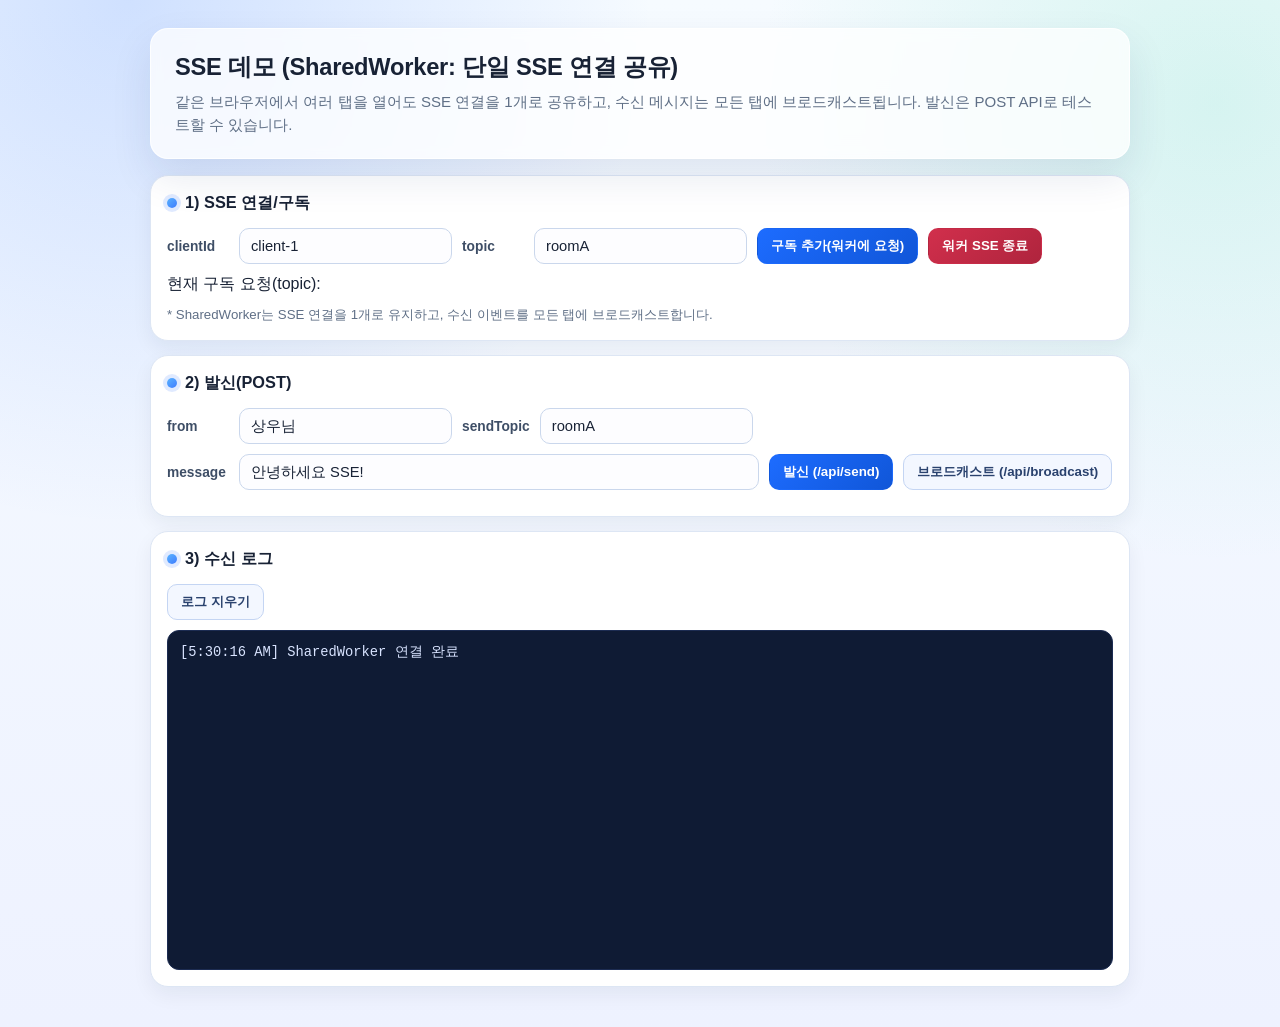
==== src/main/resources/static/index.html @ ed0b6a99 "init" ====
<!doctype html>
<html lang="ko">
<head>
    <meta charset="UTF-8" />
    <meta name="viewport" content="width=device-width,initial-scale=1" />
    <title>SSE SharedWorker Demo</title>
    <style>
        :root {
            --bg-top: #f6fbff;
            --bg-bottom: #eef2ff;
            --panel-bg: #ffffff;
            --text: #182235;
            --muted: #5f6f86;
            --line: #dde6f4;
            --primary: #1d6cff;
            --primary-strong: #1056d8;
            --danger: #d12f4c;
            --danger-strong: #af243d;
            --shadow: 0 18px 40px rgba(16, 49, 110, 0.1);
            --radius-lg: 18px;
            --radius-md: 12px;
        }

        * { box-sizing: border-box; }

        body {
            margin: 0;
            min-height: 100vh;
            color: var(--text);
            font-family: "Pretendard", "SUIT", "Noto Sans KR", sans-serif;
            background:
                radial-gradient(circle at 10% 0%, rgba(71, 131, 255, 0.22), transparent 34%),
                radial-gradient(circle at 95% 10%, rgba(103, 221, 189, 0.22), transparent 30%),
                linear-gradient(180deg, var(--bg-top), var(--bg-bottom));
            padding: 28px 18px 40px;
        }

        .page {
            width: min(980px, 100%);
            margin: 0 auto;
        }

        .hero {
            background: rgba(255, 255, 255, 0.75);
            backdrop-filter: blur(6px);
            border: 1px solid rgba(255, 255, 255, 0.8);
            box-shadow: var(--shadow);
            border-radius: var(--radius-lg);
            padding: 22px 24px;
            margin-bottom: 16px;
        }

        h2 {
            margin: 0 0 8px;
            font-size: 1.48rem;
            letter-spacing: -0.01em;
        }

        .hero-note {
            margin: 0;
            color: var(--muted);
            line-height: 1.5;
            font-size: 0.94rem;
        }

        .box {
            background: var(--panel-bg);
            border: 1px solid var(--line);
            border-radius: var(--radius-lg);
            padding: 16px;
            margin-top: 14px;
            box-shadow: 0 8px 20px rgba(24, 34, 53, 0.06);
        }

        h3 {
            margin: 0 0 14px;
            font-size: 1.02rem;
            display: inline-flex;
            align-items: center;
            gap: 8px;
        }

        h3::before {
            content: "";
            width: 10px;
            height: 10px;
            border-radius: 50%;
            background: linear-gradient(140deg, #5ab4ff, #3f7cff);
            box-shadow: 0 0 0 4px rgba(63, 124, 255, 0.16);
        }

        .row {
            display: flex;
            gap: 10px;
            margin-bottom: 10px;
            align-items: center;
            flex-wrap: wrap;
        }

        label {
            font-size: 0.86rem;
            color: #3e4e66;
            font-weight: 600;
            min-width: 62px;
        }

        input {
            border: 1px solid #cad7ec;
            background: #fdfdff;
            border-radius: 10px;
            padding: 9px 11px;
            min-width: 140px;
            color: var(--text);
            font-size: 0.92rem;
            transition: border-color .2s ease, box-shadow .2s ease;
        }

        input:focus {
            outline: none;
            border-color: var(--primary);
            box-shadow: 0 0 0 4px rgba(29, 108, 255, 0.12);
        }

        .input-message {
            width: min(520px, 100%);
        }

        button {
            border: 1px solid transparent;
            border-radius: 10px;
            padding: 8px 13px;
            font-weight: 600;
            cursor: pointer;
            color: #fff;
            background: linear-gradient(135deg, var(--primary), var(--primary-strong));
            transition: transform .12s ease, filter .2s ease;
        }

        button:hover {
            filter: brightness(1.04);
        }

        button:active {
            transform: translateY(1px);
        }

        button:focus-visible {
            outline: none;
            box-shadow: 0 0 0 4px rgba(29, 108, 255, 0.18);
        }

        .btn-secondary {
            background: #f3f7ff;
            color: #2a426e;
            border-color: #c4d5f3;
        }

        .btn-danger {
            background: linear-gradient(140deg, var(--danger), var(--danger-strong));
        }

        #log {
            white-space: pre-wrap;
            background: #0f1b34;
            color: #d9e4ff;
            font-family: "JetBrains Mono", "D2Coding", "Consolas", monospace;
            padding: 12px;
            height: 340px;
            overflow: auto;
            border-radius: var(--radius-md);
            border: 1px solid #1c2c52;
            line-height: 1.4;
            font-size: 0.86rem;
        }

        #subs {
            display: flex;
            flex-wrap: wrap;
            gap: 8px;
        }

        .tag {
            display: inline-flex;
            align-items: center;
            gap: 8px;
            padding: 5px 8px 5px 11px;
            border: 1px solid #c8d6f0;
            border-radius: 999px;
            background: #f4f8ff;
            color: #24466f;
            font-size: 0.88rem;
        }

        .tag button {
            padding: 0;
            width: 22px;
            height: 22px;
            border-radius: 50%;
            font-size: 0.74rem;
            background: #fff;
            color: #335279;
            border: 1px solid #bdd0f1;
        }

        .muted {
            color: var(--muted);
            font-size: 0.83rem;
            line-height: 1.45;
        }

        @media (max-width: 700px) {
            body { padding: 18px 12px 28px; }
            .hero { padding: 18px 16px; }
            .box { padding: 14px; }
            .row { margin-bottom: 12px; }
            input { width: 100%; }
            label { min-width: auto; }
            .input-message { width: 100%; }
        }
    </style>
</head>
<body>
<main class="page">
    <header class="hero">
        <h2>SSE 데모 (SharedWorker: 단일 SSE 연결 공유)</h2>
        <p class="hero-note">
            같은 브라우저에서 여러 탭을 열어도 SSE 연결을 1개로 공유하고, 수신 메시지는 모든 탭에 브로드캐스트됩니다.
            발신은 POST API로 테스트할 수 있습니다.
        </p>
    </header>

    <div class="box">
        <h3>1) SSE 연결/구독</h3>
        <div class="row">
            <label>clientId</label>
            <input id="clientId" value="client-1" />
            <label>topic</label>
            <input id="topic" value="roomA" />
            <button id="btnConnect">구독 추가(워커에 요청)</button>
            <button id="btnDisconnectAll" class="btn-danger">워커 SSE 종료</button>
        </div>
        <div class="row">
            <div>현재 구독 요청(topic):</div>
            <div id="subs"></div>
        </div>
        <div class="muted">
            * SharedWorker는 SSE 연결을 1개로 유지하고, 수신 이벤트를 모든 탭에 브로드캐스트합니다.
        </div>
    </div>

    <div class="box">
        <h3>2) 발신(POST)</h3>
        <div class="row">
            <label>from</label>
            <input id="from" value="상우님" />
            <label>sendTopic</label>
            <input id="sendTopic" value="roomA" />
        </div>
        <div class="row">
            <label>message</label>
            <input id="message" class="input-message" value="안녕하세요 SSE!" />
            <button id="btnSend">발신 (/api/send)</button>
            <button id="btnBroadcast" class="btn-secondary">브로드캐스트 (/api/broadcast)</button>
        </div>
    </div>

    <div class="box">
        <h3>3) 수신 로그</h3>
        <div class="row">
            <button id="btnClear" class="btn-secondary">로그 지우기</button>
        </div>
        <div id="log"></div>
    </div>
</main>

<script>
    // =========================
    // 유틸
    // =========================
    const logEl = document.getElementById('log');
    const subsEl = document.getElementById('subs');

    function log(line, isError = false) {
        const now = new Date().toLocaleTimeString();
        const prefix = isError ? "[ERR]" : "";
        logEl.textContent += `[${now}]${prefix} ${line}\n`;
        logEl.scrollTop = logEl.scrollHeight;
    }

    // =========================
    // SharedWorker 연결
    // =========================
    let worker;
    let subscribedTopics = new Set();

    function initWorker() {
        try {
            worker = new SharedWorker("sse-shared-worker.js");
            worker.port.start();

            worker.port.onmessage = (event) => {
                const msg = event.data;
                // msg: {type, ...}
                if (!msg || !msg.type) return;

                switch (msg.type) {
                    case "status":
                        log(`[worker][status] ${msg.data}`);
                        break;

                    case "message":
                        // { type:"message", topic, eventName, data }
                        log(`[recv][${msg.topic || "-"}][${msg.eventName || "message"}] ${msg.data}`);
                        break;

                    case "error":
                        log(`[worker][error] ${msg.data}`, true);
                        break;

                    default:
                        log(`[worker][unknown] ${JSON.stringify(msg)}`);
                }
            };

            log("SharedWorker 연결 완료");
        } catch (e) {
            log("SharedWorker를 지원하지 않는 브라우저이거나 로드 실패: " + e.message, true);
        }
    }

    function renderTopics() {
        subsEl.innerHTML = '';
        [...subscribedTopics].forEach(topic => {
            const tag = document.createElement('span');
            tag.className = 'tag';
            tag.innerHTML = `<strong>${topic}</strong>`;

            const btn = document.createElement('button');
            btn.textContent = 'X';
            btn.onclick = () => removeTopic(topic);

            tag.appendChild(btn);
            subsEl.appendChild(tag);
        });
    }

    // =========================
    // 워커에 구독 추가/삭제 요청
    // =========================
    function addTopic() {
        const clientId = document.getElementById("clientId").value.trim();
        const topic = document.getElementById("topic").value.trim();

        if (!worker) return log("워커가 초기화되지 않았습니다.", true);
        if (!clientId || !topic) return log("clientId/topic을 입력하세요.", true);

        // UI 상태 업데이트
        subscribedTopics.add(topic);
        renderTopics();

        // 워커에 "topic 추가" 요청
        worker.port.postMessage({
            type: "connect",
            clientId,
            topic
        });

        log(`워커에 구독 요청: topic=${topic}`);
    }

    function removeTopic(topic) {
        if (!worker) return log("워커가 초기화되지 않았습니다.", true);

        subscribedTopics.delete(topic);
        renderTopics();

        worker.port.postMessage({
            type: "disconnectTopic",
            topic
        });

        log(`워커에 구독 해제 요청: topic=${topic}`);
    }

    function disconnectAll() {
        if (!worker) return log("워커가 초기화되지 않았습니다.", true);

        subscribedTopics.clear();
        renderTopics();

        worker.port.postMessage({ type: "disconnectAll" });
        log("워커 SSE 전체 종료 요청");
    }

    // =========================
    // 발신 API
    // =========================
    async function send() {
        const from = document.getElementById('from').value.trim();
        const topic = document.getElementById('sendTopic').value.trim();
        const message = document.getElementById('message').value.trim();

        if (!topic || !message) return log("sendTopic/message를 입력하세요.", true);

        const res = await fetch('/api/send', {
            method: 'POST',
            headers: {'Content-Type': 'application/json'},
            body: JSON.stringify({ topic, message, from })
        });

        log(`발신 결과: HTTP ${res.status}`);
    }

    async function broadcast() {
        const message = document.getElementById('message').value.trim();
        if (!message) return log("message를 입력하세요.", true);

        const res = await fetch(`/api/broadcast?message=${encodeURIComponent(message)}`, {
            method: 'POST'
        });

        log(`브로드캐스트 결과: HTTP ${res.status}`);
    }

    // =========================
    // 이벤트 바인딩
    // =========================
    document.getElementById('btnConnect').onclick = addTopic;
    document.getElementById('btnDisconnectAll').onclick = disconnectAll;
    document.getElementById('btnSend').onclick = send;
    document.getElementById('btnBroadcast').onclick = broadcast;
    document.getElementById('btnClear').onclick = () => (logEl.textContent = '');

    // =========================
    // 초기화
    // =========================
    initWorker();
    renderTopics();
</script>
</body>
</html>
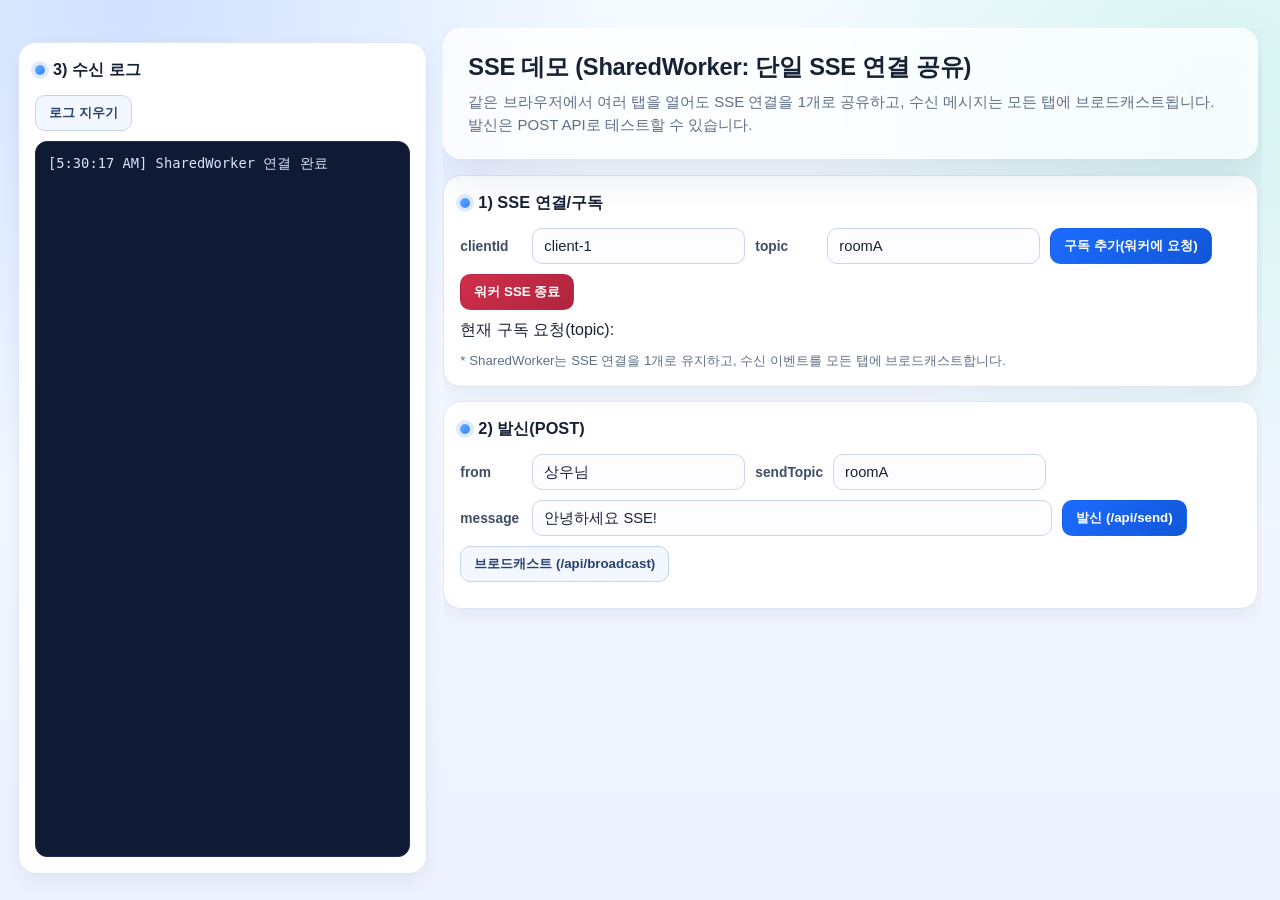
==== commit 5ef07b7d: "Update SSE test page to 2-column layout" ====
--- a/src/main/resources/static/index.html
+++ b/src/main/resources/static/index.html
@@ -36,8 +36,22 @@
         }
 
         .page {
-            width: min(980px, 100%);
+            width: min(1280px, 100%);
             margin: 0 auto;
+            min-height: calc(100vh - 68px);
+            display: grid;
+            grid-template-columns: 1fr 2fr;
+            gap: 16px;
+        }
+
+        .left-pane {
+            min-height: 0;
+        }
+
+        .right-pane {
+            min-height: 0;
+            overflow: auto;
+            padding-right: 4px;
         }
 
         .hero {
@@ -48,6 +62,13 @@
             border-radius: var(--radius-lg);
             padding: 22px 24px;
             margin-bottom: 16px;
+        }
+
+        .log-box {
+            margin-top: 0;
+            height: 100%;
+            display: flex;
+            flex-direction: column;
         }
 
         h2 {
@@ -165,7 +186,8 @@
             color: #d9e4ff;
             font-family: "JetBrains Mono", "D2Coding", "Consolas", monospace;
             padding: 12px;
-            height: 340px;
+            flex: 1;
+            min-height: 0;
             overflow: auto;
             border-radius: var(--radius-md);
             border: 1px solid #1c2c52;
@@ -210,6 +232,17 @@
 
         @media (max-width: 700px) {
             body { padding: 18px 12px 28px; }
+            .page {
+                min-height: auto;
+                display: block;
+            }
+            .left-pane { margin-bottom: 14px; }
+            .right-pane {
+                overflow: visible;
+                padding-right: 0;
+            }
+            .log-box { height: auto; }
+            #log { min-height: 280px; }
             .hero { padding: 18px 16px; }
             .box { padding: 14px; }
             .row { margin-bottom: 12px; }
@@ -221,56 +254,60 @@
 </head>
 <body>
 <main class="page">
-    <header class="hero">
-        <h2>SSE 데모 (SharedWorker: 단일 SSE 연결 공유)</h2>
-        <p class="hero-note">
-            같은 브라우저에서 여러 탭을 열어도 SSE 연결을 1개로 공유하고, 수신 메시지는 모든 탭에 브로드캐스트됩니다.
-            발신은 POST API로 테스트할 수 있습니다.
-        </p>
-    </header>
-
-    <div class="box">
-        <h3>1) SSE 연결/구독</h3>
-        <div class="row">
-            <label>clientId</label>
-            <input id="clientId" value="client-1" />
-            <label>topic</label>
-            <input id="topic" value="roomA" />
-            <button id="btnConnect">구독 추가(워커에 요청)</button>
-            <button id="btnDisconnectAll" class="btn-danger">워커 SSE 종료</button>
+    <section class="left-pane">
+        <div class="box log-box">
+            <h3>3) 수신 로그</h3>
+            <div class="row">
+                <button id="btnClear" class="btn-secondary">로그 지우기</button>
+            </div>
+            <div id="log"></div>
         </div>
-        <div class="row">
-            <div>현재 구독 요청(topic):</div>
-            <div id="subs"></div>
+    </section>
+
+    <section class="right-pane">
+        <header class="hero">
+            <h2>SSE 데모 (SharedWorker: 단일 SSE 연결 공유)</h2>
+            <p class="hero-note">
+                같은 브라우저에서 여러 탭을 열어도 SSE 연결을 1개로 공유하고, 수신 메시지는 모든 탭에 브로드캐스트됩니다.
+                발신은 POST API로 테스트할 수 있습니다.
+            </p>
+        </header>
+
+        <div class="box">
+            <h3>1) SSE 연결/구독</h3>
+            <div class="row">
+                <label>clientId</label>
+                <input id="clientId" value="client-1" />
+                <label>topic</label>
+                <input id="topic" value="roomA" />
+                <button id="btnConnect">구독 추가(워커에 요청)</button>
+                <button id="btnDisconnectAll" class="btn-danger">워커 SSE 종료</button>
+            </div>
+            <div class="row">
+                <div>현재 구독 요청(topic):</div>
+                <div id="subs"></div>
+            </div>
+            <div class="muted">
+                * SharedWorker는 SSE 연결을 1개로 유지하고, 수신 이벤트를 모든 탭에 브로드캐스트합니다.
+            </div>
         </div>
-        <div class="muted">
-            * SharedWorker는 SSE 연결을 1개로 유지하고, 수신 이벤트를 모든 탭에 브로드캐스트합니다.
+
+        <div class="box">
+            <h3>2) 발신(POST)</h3>
+            <div class="row">
+                <label>from</label>
+                <input id="from" value="상우님" />
+                <label>sendTopic</label>
+                <input id="sendTopic" value="roomA" />
+            </div>
+            <div class="row">
+                <label>message</label>
+                <input id="message" class="input-message" value="안녕하세요 SSE!" />
+                <button id="btnSend">발신 (/api/send)</button>
+                <button id="btnBroadcast" class="btn-secondary">브로드캐스트 (/api/broadcast)</button>
+            </div>
         </div>
-    </div>
-
-    <div class="box">
-        <h3>2) 발신(POST)</h3>
-        <div class="row">
-            <label>from</label>
-            <input id="from" value="상우님" />
-            <label>sendTopic</label>
-            <input id="sendTopic" value="roomA" />
-        </div>
-        <div class="row">
-            <label>message</label>
-            <input id="message" class="input-message" value="안녕하세요 SSE!" />
-            <button id="btnSend">발신 (/api/send)</button>
-            <button id="btnBroadcast" class="btn-secondary">브로드캐스트 (/api/broadcast)</button>
-        </div>
-    </div>
-
-    <div class="box">
-        <h3>3) 수신 로그</h3>
-        <div class="row">
-            <button id="btnClear" class="btn-secondary">로그 지우기</button>
-        </div>
-        <div id="log"></div>
-    </div>
+    </section>
 </main>
 
 <script>
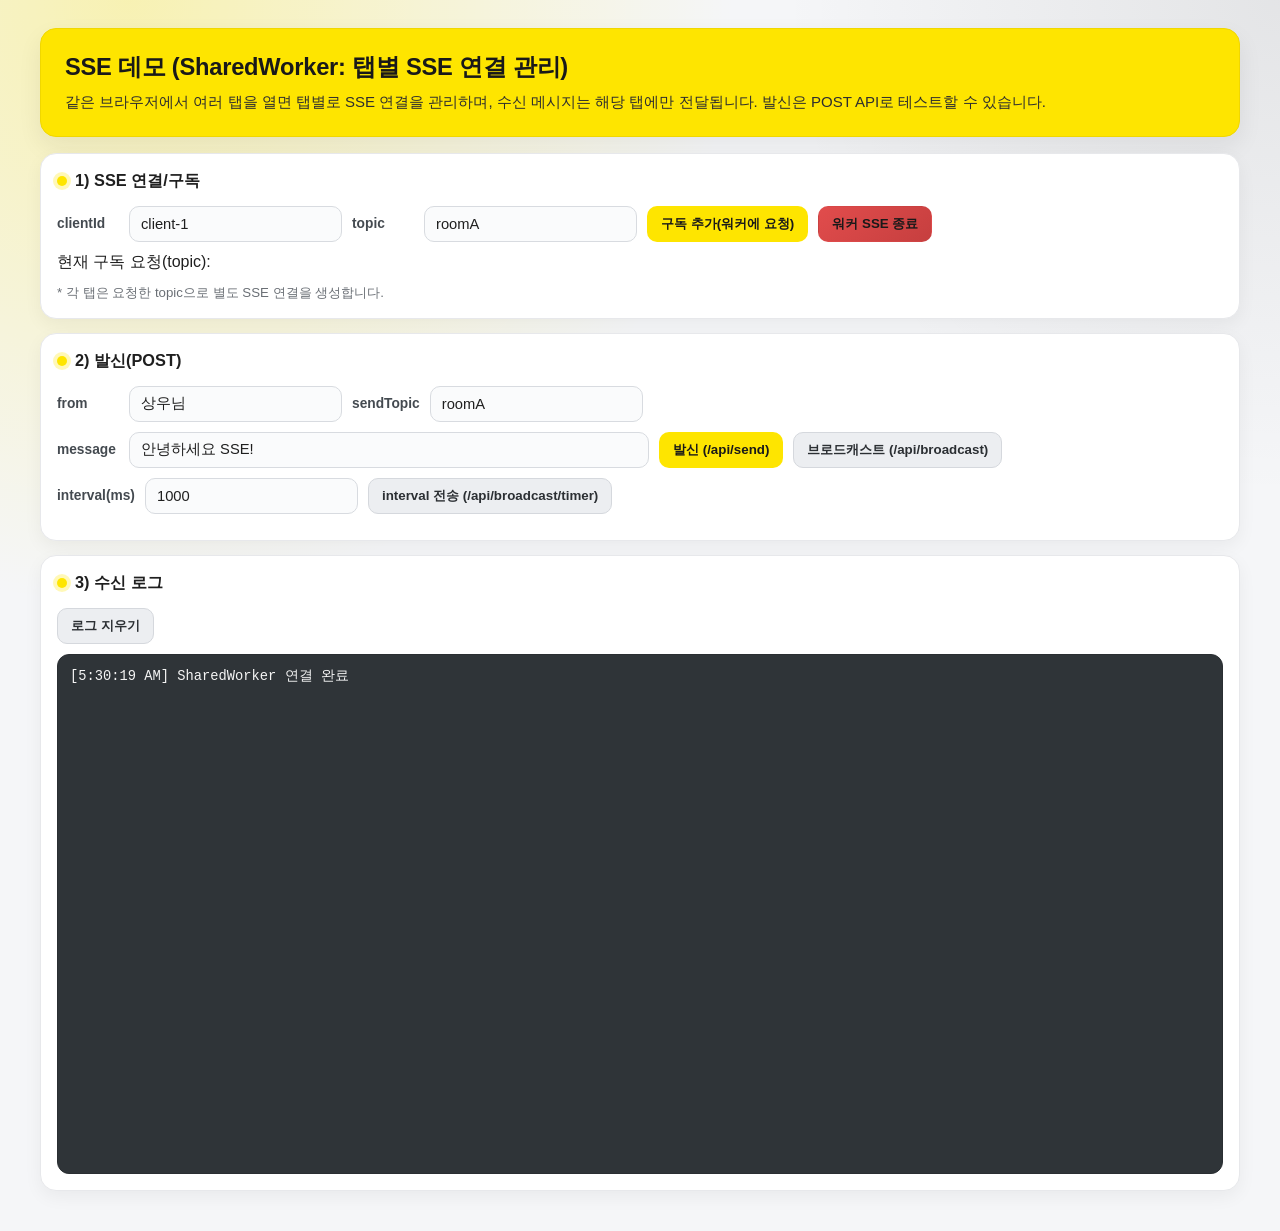
==== commit 74daad8c: "Apply SSE updates, non-shared page, and UI refactor" ====
--- a/src/main/resources/static/index.html
+++ b/src/main/resources/static/index.html
@@ -3,311 +3,66 @@
 <head>
     <meta charset="UTF-8" />
     <meta name="viewport" content="width=device-width,initial-scale=1" />
-    <title>SSE SharedWorker Demo</title>
-    <style>
-        :root {
-            --bg-top: #f6fbff;
-            --bg-bottom: #eef2ff;
-            --panel-bg: #ffffff;
-            --text: #182235;
-            --muted: #5f6f86;
-            --line: #dde6f4;
-            --primary: #1d6cff;
-            --primary-strong: #1056d8;
-            --danger: #d12f4c;
-            --danger-strong: #af243d;
-            --shadow: 0 18px 40px rgba(16, 49, 110, 0.1);
-            --radius-lg: 18px;
-            --radius-md: 12px;
-        }
-
-        * { box-sizing: border-box; }
-
-        body {
-            margin: 0;
-            min-height: 100vh;
-            color: var(--text);
-            font-family: "Pretendard", "SUIT", "Noto Sans KR", sans-serif;
-            background:
-                radial-gradient(circle at 10% 0%, rgba(71, 131, 255, 0.22), transparent 34%),
-                radial-gradient(circle at 95% 10%, rgba(103, 221, 189, 0.22), transparent 30%),
-                linear-gradient(180deg, var(--bg-top), var(--bg-bottom));
-            padding: 28px 18px 40px;
-        }
-
-        .page {
-            width: min(1280px, 100%);
-            margin: 0 auto;
-            min-height: calc(100vh - 68px);
-            display: grid;
-            grid-template-columns: 1fr 2fr;
-            gap: 16px;
-        }
-
-        .left-pane {
-            min-height: 0;
-        }
-
-        .right-pane {
-            min-height: 0;
-            overflow: auto;
-            padding-right: 4px;
-        }
-
-        .hero {
-            background: rgba(255, 255, 255, 0.75);
-            backdrop-filter: blur(6px);
-            border: 1px solid rgba(255, 255, 255, 0.8);
-            box-shadow: var(--shadow);
-            border-radius: var(--radius-lg);
-            padding: 22px 24px;
-            margin-bottom: 16px;
-        }
-
-        .log-box {
-            margin-top: 0;
-            height: 100%;
-            display: flex;
-            flex-direction: column;
-        }
-
-        h2 {
-            margin: 0 0 8px;
-            font-size: 1.48rem;
-            letter-spacing: -0.01em;
-        }
-
-        .hero-note {
-            margin: 0;
-            color: var(--muted);
-            line-height: 1.5;
-            font-size: 0.94rem;
-        }
-
-        .box {
-            background: var(--panel-bg);
-            border: 1px solid var(--line);
-            border-radius: var(--radius-lg);
-            padding: 16px;
-            margin-top: 14px;
-            box-shadow: 0 8px 20px rgba(24, 34, 53, 0.06);
-        }
-
-        h3 {
-            margin: 0 0 14px;
-            font-size: 1.02rem;
-            display: inline-flex;
-            align-items: center;
-            gap: 8px;
-        }
-
-        h3::before {
-            content: "";
-            width: 10px;
-            height: 10px;
-            border-radius: 50%;
-            background: linear-gradient(140deg, #5ab4ff, #3f7cff);
-            box-shadow: 0 0 0 4px rgba(63, 124, 255, 0.16);
-        }
-
-        .row {
-            display: flex;
-            gap: 10px;
-            margin-bottom: 10px;
-            align-items: center;
-            flex-wrap: wrap;
-        }
-
-        label {
-            font-size: 0.86rem;
-            color: #3e4e66;
-            font-weight: 600;
-            min-width: 62px;
-        }
-
-        input {
-            border: 1px solid #cad7ec;
-            background: #fdfdff;
-            border-radius: 10px;
-            padding: 9px 11px;
-            min-width: 140px;
-            color: var(--text);
-            font-size: 0.92rem;
-            transition: border-color .2s ease, box-shadow .2s ease;
-        }
-
-        input:focus {
-            outline: none;
-            border-color: var(--primary);
-            box-shadow: 0 0 0 4px rgba(29, 108, 255, 0.12);
-        }
-
-        .input-message {
-            width: min(520px, 100%);
-        }
-
-        button {
-            border: 1px solid transparent;
-            border-radius: 10px;
-            padding: 8px 13px;
-            font-weight: 600;
-            cursor: pointer;
-            color: #fff;
-            background: linear-gradient(135deg, var(--primary), var(--primary-strong));
-            transition: transform .12s ease, filter .2s ease;
-        }
-
-        button:hover {
-            filter: brightness(1.04);
-        }
-
-        button:active {
-            transform: translateY(1px);
-        }
-
-        button:focus-visible {
-            outline: none;
-            box-shadow: 0 0 0 4px rgba(29, 108, 255, 0.18);
-        }
-
-        .btn-secondary {
-            background: #f3f7ff;
-            color: #2a426e;
-            border-color: #c4d5f3;
-        }
-
-        .btn-danger {
-            background: linear-gradient(140deg, var(--danger), var(--danger-strong));
-        }
-
-        #log {
-            white-space: pre-wrap;
-            background: #0f1b34;
-            color: #d9e4ff;
-            font-family: "JetBrains Mono", "D2Coding", "Consolas", monospace;
-            padding: 12px;
-            flex: 1;
-            min-height: 0;
-            overflow: auto;
-            border-radius: var(--radius-md);
-            border: 1px solid #1c2c52;
-            line-height: 1.4;
-            font-size: 0.86rem;
-        }
-
-        #subs {
-            display: flex;
-            flex-wrap: wrap;
-            gap: 8px;
-        }
-
-        .tag {
-            display: inline-flex;
-            align-items: center;
-            gap: 8px;
-            padding: 5px 8px 5px 11px;
-            border: 1px solid #c8d6f0;
-            border-radius: 999px;
-            background: #f4f8ff;
-            color: #24466f;
-            font-size: 0.88rem;
-        }
-
-        .tag button {
-            padding: 0;
-            width: 22px;
-            height: 22px;
-            border-radius: 50%;
-            font-size: 0.74rem;
-            background: #fff;
-            color: #335279;
-            border: 1px solid #bdd0f1;
-        }
-
-        .muted {
-            color: var(--muted);
-            font-size: 0.83rem;
-            line-height: 1.45;
-        }
-
-        @media (max-width: 700px) {
-            body { padding: 18px 12px 28px; }
-            .page {
-                min-height: auto;
-                display: block;
-            }
-            .left-pane { margin-bottom: 14px; }
-            .right-pane {
-                overflow: visible;
-                padding-right: 0;
-            }
-            .log-box { height: auto; }
-            #log { min-height: 280px; }
-            .hero { padding: 18px 16px; }
-            .box { padding: 14px; }
-            .row { margin-bottom: 12px; }
-            input { width: 100%; }
-            label { min-width: auto; }
-            .input-message { width: 100%; }
-        }
-    </style>
+    <title>Kakao Style SSE Demo</title>
+    <link rel="stylesheet" href="index.css" />
 </head>
 <body>
 <main class="page">
-    <section class="left-pane">
-        <div class="box log-box">
-            <h3>3) 수신 로그</h3>
-            <div class="row">
-                <button id="btnClear" class="btn-secondary">로그 지우기</button>
-            </div>
-            <div id="log"></div>
-        </div>
-    </section>
-
-    <section class="right-pane">
-        <header class="hero">
-            <h2>SSE 데모 (SharedWorker: 단일 SSE 연결 공유)</h2>
-            <p class="hero-note">
-                같은 브라우저에서 여러 탭을 열어도 SSE 연결을 1개로 공유하고, 수신 메시지는 모든 탭에 브로드캐스트됩니다.
-                발신은 POST API로 테스트할 수 있습니다.
-            </p>
-        </header>
-
-        <div class="box">
-            <h3>1) SSE 연결/구독</h3>
-            <div class="row">
-                <label>clientId</label>
-                <input id="clientId" value="client-1" />
-                <label>topic</label>
-                <input id="topic" value="roomA" />
-                <button id="btnConnect">구독 추가(워커에 요청)</button>
-                <button id="btnDisconnectAll" class="btn-danger">워커 SSE 종료</button>
-            </div>
-            <div class="row">
-                <div>현재 구독 요청(topic):</div>
-                <div id="subs"></div>
-            </div>
-            <div class="muted">
-                * SharedWorker는 SSE 연결을 1개로 유지하고, 수신 이벤트를 모든 탭에 브로드캐스트합니다.
-            </div>
-        </div>
-
-        <div class="box">
-            <h3>2) 발신(POST)</h3>
-            <div class="row">
-                <label>from</label>
-                <input id="from" value="상우님" />
-                <label>sendTopic</label>
-                <input id="sendTopic" value="roomA" />
-            </div>
-            <div class="row">
-                <label>message</label>
-                <input id="message" class="input-message" value="안녕하세요 SSE!" />
-                <button id="btnSend">발신 (/api/send)</button>
-                <button id="btnBroadcast" class="btn-secondary">브로드캐스트 (/api/broadcast)</button>
-            </div>
-        </div>
-    </section>
+    <header class="hero">
+        <h2>SSE 데모 (SharedWorker: 탭별 SSE 연결 관리)</h2>
+        <p class="hero-note">
+            같은 브라우저에서 여러 탭을 열면 탭별로 SSE 연결을 관리하며, 수신 메시지는 해당 탭에만 전달됩니다.
+            발신은 POST API로 테스트할 수 있습니다.
+        </p>
+    </header>
+
+    <div class="box">
+        <h3>1) SSE 연결/구독</h3>
+        <div class="row">
+            <label>clientId</label>
+            <input id="clientId" value="client-1" />
+            <label>topic</label>
+            <input id="topic" value="roomA" />
+            <button id="btnConnect">구독 추가(워커에 요청)</button>
+            <button id="btnDisconnectAll" class="btn-danger">워커 SSE 종료</button>
+        </div>
+        <div class="row">
+            <div>현재 구독 요청(topic):</div>
+            <div id="subs"></div>
+        </div>
+        <div class="muted">
+            * 각 탭은 요청한 topic으로 별도 SSE 연결을 생성합니다.
+        </div>
+    </div>
+
+    <div class="box">
+        <h3>2) 발신(POST)</h3>
+        <div class="row">
+            <label>from</label>
+            <input id="from" value="상우님" />
+            <label>sendTopic</label>
+            <input id="sendTopic" value="roomA" />
+        </div>
+        <div class="row">
+            <label>message</label>
+            <input id="message" class="input-message" value="안녕하세요 SSE!" />
+            <button id="btnSend">발신 (/api/send)</button>
+            <button id="btnBroadcast" class="btn-secondary">브로드캐스트 (/api/broadcast)</button>
+        </div>
+        <div class="row">
+            <label>interval(ms)</label>
+            <input id="timer" value="1000" />
+            <button id="btnBroadcastTimer" class="btn-secondary">interval 전송 (/api/broadcast/timer)</button>
+        </div>
+    </div>
+
+    <div class="box">
+        <h3>3) 수신 로그</h3>
+        <div class="row">
+            <button id="btnClear" class="btn-secondary">로그 지우기</button>
+        </div>
+        <div id="log"></div>
+    </div>
 </main>
 
 <script>
@@ -330,21 +85,26 @@
     let worker;
     let subscribedTopics = new Set();
 
+    /**
+     * SharedWorker를 초기화하고 워커 -> UI 메시지 수신 핸들러를 연결한다.
+     *
+     * 동작:
+     * 1) SharedWorker 인스턴스를 생성하고 포트를 시작한다.
+     * 2) 워커가 전달한 메시지 타입(message/error/unknown)에 따라 로그를 출력한다.
+     * 3) 브라우저가 SharedWorker를 지원하지 않거나 로드에 실패하면 에러 로그를 남긴다.
+     */
     function initWorker() {
         try {
             worker = new SharedWorker("sse-shared-worker.js");
             worker.port.start();
 
+            // 워커에서 전달되는 이벤트를 UI 로그 포맷으로 변환해 출력
             worker.port.onmessage = (event) => {
                 const msg = event.data;
                 // msg: {type, ...}
                 if (!msg || !msg.type) return;
 
                 switch (msg.type) {
-                    case "status":
-                        log(`[worker][status] ${msg.data}`);
-                        break;
-
                     case "message":
                         // { type:"message", topic, eventName, data }
                         log(`[recv][${msg.topic || "-"}][${msg.eventName || "message"}] ${msg.data}`);
@@ -371,12 +131,6 @@
             const tag = document.createElement('span');
             tag.className = 'tag';
             tag.innerHTML = `<strong>${topic}</strong>`;
-
-            const btn = document.createElement('button');
-            btn.textContent = 'X';
-            btn.onclick = () => removeTopic(topic);
-
-            tag.appendChild(btn);
             subsEl.appendChild(tag);
         });
     }
@@ -405,20 +159,6 @@
         log(`워커에 구독 요청: topic=${topic}`);
     }
 
-    function removeTopic(topic) {
-        if (!worker) return log("워커가 초기화되지 않았습니다.", true);
-
-        subscribedTopics.delete(topic);
-        renderTopics();
-
-        worker.port.postMessage({
-            type: "disconnectTopic",
-            topic
-        });
-
-        log(`워커에 구독 해제 요청: topic=${topic}`);
-    }
-
     function disconnectAll() {
         if (!worker) return log("워커가 초기화되지 않았습니다.", true);
 
@@ -459,6 +199,19 @@
         log(`브로드캐스트 결과: HTTP ${res.status}`);
     }
 
+    async function broadcastTimer() {
+        const timer = document.getElementById('timer').value.trim();
+        if (!timer || Number.isNaN(Number(timer))) {
+            return log("interval(ms)에 숫자를 입력하세요.", true);
+        }
+
+        const res = await fetch(`/api/broadcast/timer?timer=${encodeURIComponent(timer)}`, {
+            method: 'POST'
+        });
+
+        log(`interval 브로드캐스트 결과: HTTP ${res.status}`);
+    }
+
     // =========================
     // 이벤트 바인딩
     // =========================
@@ -466,6 +219,7 @@
     document.getElementById('btnDisconnectAll').onclick = disconnectAll;
     document.getElementById('btnSend').onclick = send;
     document.getElementById('btnBroadcast').onclick = broadcast;
+    document.getElementById('btnBroadcastTimer').onclick = broadcastTimer;
     document.getElementById('btnClear').onclick = () => (logEl.textContent = '');
 
     // =========================
--- a/src/main/resources/static/index.css
+++ b/src/main/resources/static/index.css
@@ -0,0 +1,202 @@
+:root {
+    --kakao-yellow: #fee500;
+    --kakao-yellow-strong: #f7d900;
+    --kakao-black: #191919;
+    --bg: #f5f6f8;
+    --panel-bg: #ffffff;
+    --text: #1f1f1f;
+    --muted: #6a6f75;
+    --line: #e7e8eb;
+    --danger: #e14c4c;
+    --danger-strong: #c63f3f;
+    --shadow: 0 10px 24px rgba(25, 25, 25, 0.07);
+    --radius-lg: 16px;
+    --radius-md: 12px;
+}
+
+* { box-sizing: border-box; }
+
+body {
+    margin: 0;
+    min-height: 100vh;
+    color: var(--text);
+    font-family: "Apple SD Gothic Neo", "Malgun Gothic", "Noto Sans KR", sans-serif;
+    background:
+        radial-gradient(circle at 10% 0%, rgba(254, 229, 0, 0.28), transparent 36%),
+        radial-gradient(circle at 100% 0%, rgba(25, 25, 25, 0.08), transparent 28%),
+        var(--bg);
+    padding: 28px 18px 40px;
+}
+
+.page {
+    width: min(1200px, 100%);
+    margin: 0 auto;
+}
+
+.hero {
+    background: var(--kakao-yellow);
+    border: 1px solid #f0d700;
+    box-shadow: var(--shadow);
+    border-radius: var(--radius-lg);
+    padding: 22px 24px;
+    margin-bottom: 16px;
+}
+
+h2 {
+    margin: 0 0 8px;
+    font-size: 1.48rem;
+    letter-spacing: -0.01em;
+    color: var(--kakao-black);
+}
+
+.hero-note {
+    margin: 0;
+    color: #2e2e2e;
+    line-height: 1.5;
+    font-size: 0.94rem;
+}
+
+.box {
+    background: var(--panel-bg);
+    border: 1px solid var(--line);
+    border-radius: var(--radius-lg);
+    padding: 16px;
+    margin-top: 14px;
+    box-shadow: 0 6px 18px rgba(0, 0, 0, 0.05);
+}
+
+h3 {
+    margin: 0 0 14px;
+    font-size: 1.02rem;
+    display: inline-flex;
+    align-items: center;
+    gap: 8px;
+}
+
+h3::before {
+    content: "";
+    width: 10px;
+    height: 10px;
+    border-radius: 50%;
+    background: var(--kakao-yellow);
+    box-shadow: 0 0 0 4px rgba(254, 229, 0, 0.28);
+}
+
+.row {
+    display: flex;
+    gap: 10px;
+    margin-bottom: 10px;
+    align-items: center;
+    flex-wrap: wrap;
+}
+
+label {
+    font-size: 0.86rem;
+    color: #444a50;
+    font-weight: 600;
+    min-width: 62px;
+}
+
+input {
+    border: 1px solid #d8dbe0;
+    background: #fafbfc;
+    border-radius: 10px;
+    padding: 9px 11px;
+    min-width: 140px;
+    color: var(--text);
+    font-size: 0.92rem;
+    transition: border-color .2s ease, box-shadow .2s ease;
+}
+
+input:focus {
+    outline: none;
+    border-color: #c6b200;
+    box-shadow: 0 0 0 4px rgba(254, 229, 0, 0.28);
+}
+
+.input-message {
+    width: min(520px, 100%);
+}
+
+button {
+    border: 1px solid transparent;
+    border-radius: 10px;
+    padding: 8px 13px;
+    font-weight: 600;
+    cursor: pointer;
+    color: var(--kakao-black);
+    background: var(--kakao-yellow);
+    transition: transform .12s ease, filter .2s ease;
+}
+
+button:hover {
+    filter: brightness(0.97);
+}
+
+button:active {
+    transform: translateY(1px);
+}
+
+button:focus-visible {
+    outline: none;
+    box-shadow: 0 0 0 4px rgba(254, 229, 0, 0.36);
+}
+
+.btn-secondary {
+    background: #eceef1;
+    color: #2b2f33;
+    border-color: #d5d8dd;
+}
+
+.btn-danger {
+    background: linear-gradient(140deg, var(--danger), var(--danger-strong));
+}
+
+#log {
+    white-space: pre-wrap;
+    background: #2f3438;
+    color: #f5f5f5;
+    font-family: "JetBrains Mono", "D2Coding", "Consolas", monospace;
+    padding: 12px;
+    width: 100%;
+    height: 520px;
+    overflow: auto;
+    border-radius: var(--radius-md);
+    border: 1px solid #2a2e32;
+    line-height: 1.4;
+    font-size: 0.86rem;
+}
+
+#subs {
+    display: flex;
+    flex-wrap: wrap;
+    gap: 8px;
+}
+
+.tag {
+    display: inline-flex;
+    align-items: center;
+    gap: 8px;
+    padding: 5px 8px 5px 11px;
+    border: 1px solid #efe29a;
+    border-radius: 999px;
+    background: #fff9d6;
+    color: #2a2a2a;
+    font-size: 0.88rem;
+}
+
+.muted {
+    color: var(--muted);
+    font-size: 0.83rem;
+    line-height: 1.45;
+}
+
+@media (max-width: 700px) {
+    body { padding: 18px 12px 28px; }
+    .hero { padding: 18px 16px; }
+    .box { padding: 14px; }
+    .row { margin-bottom: 12px; }
+    input { width: 100%; }
+    label { min-width: auto; }
+    .input-message { width: 100%; }
+}
